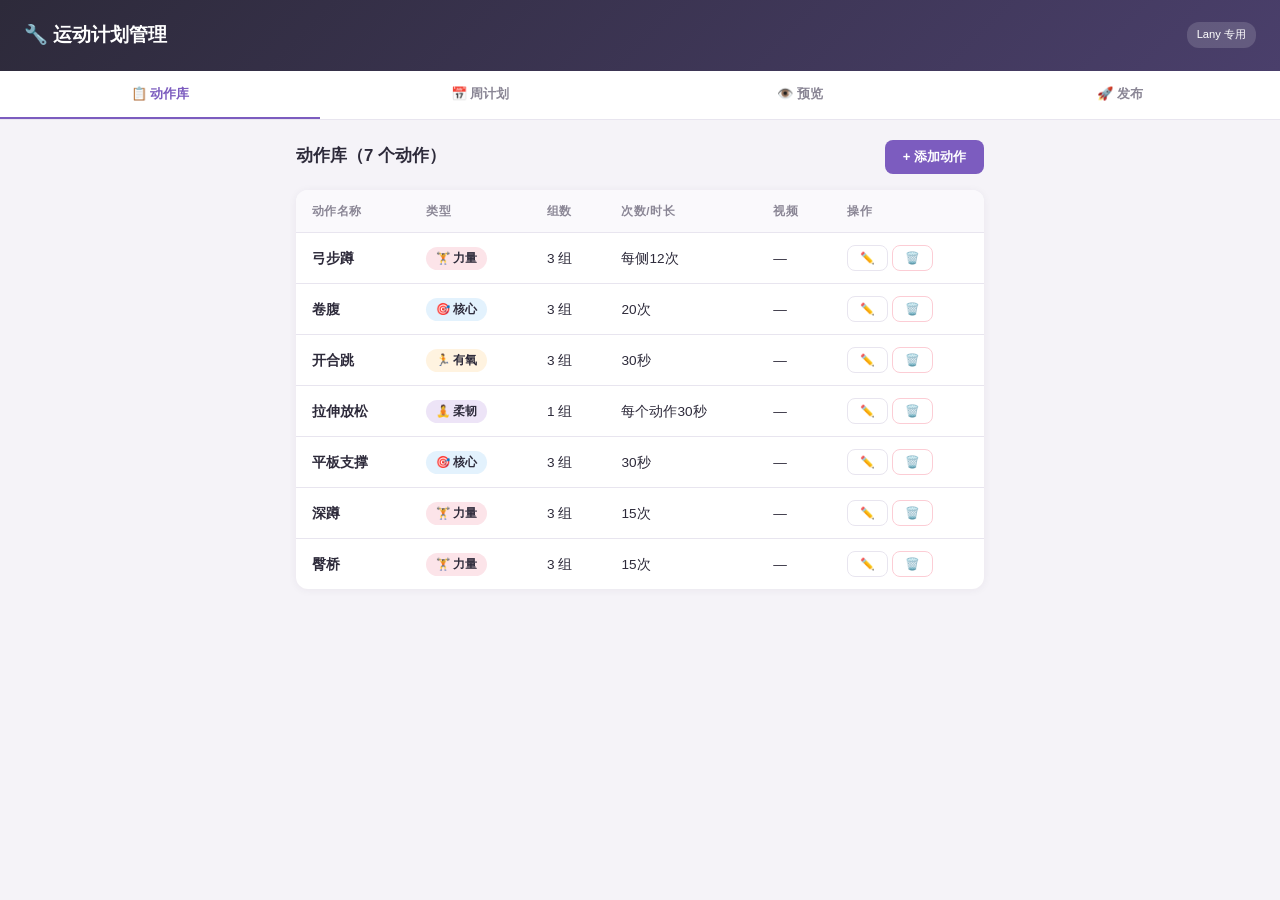
==== admin.html @ e500bc90 "🔧 重构：分离管理页面和老婆视图，清理未使用文件" ====
<!DOCTYPE html>
<html lang="zh-CN">
<head>
<meta charset="UTF-8">
<meta name="viewport" content="width=device-width, initial-scale=1.0">
<title>🔧 运动计划管理</title>
<script src="data/exercises.js"></script>
<style>
  :root {
    --bg: #f5f3f8;
    --card: #ffffff;
    --primary: #7c5cbf;
    --primary-light: #ede4f7;
    --accent: #e85d75;
    --accent-light: #fce4e9;
    --text: #2d2a3a;
    --text-muted: #8a8695;
    --border: #e8e5ef;
    --success: #4caf93;
    --success-light: #e6f7f1;
    --radius: 12px;
    --shadow: 0 1px 8px rgba(44,30,60,0.06);
  }
  * { margin:0; padding:0; box-sizing:border-box; }
  body {
    font-family: -apple-system, BlinkMacSystemFont, 'Segoe UI', 'PingFang SC', 'Microsoft YaHei', sans-serif;
    background: var(--bg);
    color: var(--text);
    line-height: 1.6;
    min-height: 100vh;
  }

  /* ===== HEADER ===== */
  .header {
    background: linear-gradient(135deg, #2d2a3a 0%, #4a3f6b 100%);
    color: #fff;
    padding: 20px 24px;
    display: flex;
    align-items: center;
    justify-content: space-between;
  }
  .header h1 { font-size: 1.2rem; font-weight: 700; }
  .header .badge {
    font-size: 0.7rem;
    background: rgba(255,255,255,0.15);
    padding: 4px 10px;
    border-radius: 12px;
  }

  /* ===== TABS ===== */
  .tabs {
    display: flex;
    background: var(--card);
    border-bottom: 1px solid var(--border);
    position: sticky;
    top: 0;
    z-index: 10;
  }
  .tab {
    flex: 1;
    padding: 14px 8px;
    border: none;
    background: transparent;
    font-size: 0.82rem;
    font-weight: 600;
    color: var(--text-muted);
    cursor: pointer;
    transition: all 0.2s;
    border-bottom: 2px solid transparent;
  }
  .tab:hover { color: var(--text); }
  .tab.active { color: var(--primary); border-bottom-color: var(--primary); }

  /* ===== MAIN ===== */
  .main {
    max-width: 720px;
    margin: 0 auto;
    padding: 20px 16px 100px;
  }

  /* ===== BUTTONS ===== */
  .btn {
    padding: 8px 18px;
    border-radius: 8px;
    border: none;
    font-weight: 600;
    font-size: 0.82rem;
    cursor: pointer;
    transition: all 0.2s;
    display: inline-flex;
    align-items: center;
    gap: 6px;
    font-family: inherit;
  }
  .btn-primary { background: var(--primary); color: #fff; }
  .btn-primary:hover { background: #6a4db5; }
  .btn-success { background: var(--success); color: #fff; }
  .btn-success:hover { background: #3d9e7d; }
  .btn-danger { background: #fff; color: #e85d75; border: 1.5px solid #fccdd5; }
  .btn-danger:hover { background: #fff5f5; }
  .btn-outline { background: transparent; border: 1.5px solid var(--border); color: var(--text); }
  .btn-outline:hover { border-color: var(--primary); color: var(--primary); }
  .btn-sm { padding: 5px 12px; font-size: 0.73rem; }
  .btn-lg { padding: 12px 28px; font-size: 0.95rem; border-radius: 12px; }
  .btn-publish {
    background: linear-gradient(135deg, #e85d75, #c94b8c);
    color: #fff;
    font-size: 1rem;
    padding: 14px 36px;
    border-radius: 12px;
    box-shadow: 0 4px 16px rgba(232,93,117,0.35);
  }
  .btn-publish:hover { transform: translateY(-2px); box-shadow: 0 6px 24px rgba(232,93,117,0.45); }

  /* ===== TABLE ===== */
  .table-wrap {
    background: var(--card);
    border-radius: var(--radius);
    box-shadow: var(--shadow);
    overflow: hidden;
  }
  table {
    width: 100%;
    border-collapse: collapse;
    font-size: 0.85rem;
  }
  th {
    text-align: left;
    padding: 12px 16px;
    background: #faf9fc;
    font-size: 0.73rem;
    font-weight: 700;
    color: var(--text-muted);
    text-transform: uppercase;
    letter-spacing: 0.04em;
    border-bottom: 1px solid var(--border);
  }
  td {
    padding: 12px 16px;
    border-bottom: 1px solid var(--border);
  }
  tr:last-child td { border-bottom: none; }
  tr:hover td { background: #faf9fc; }
  .type-tag {
    display: inline-block;
    padding: 2px 10px;
    border-radius: 12px;
    font-size: 0.72rem;
    font-weight: 600;
  }
  .empty-row td { text-align: center; color: var(--text-muted); padding: 32px; }

  /* ===== WEEK PLAN EDITOR ===== */
  .day-plan-card {
    background: var(--card);
    border-radius: var(--radius);
    box-shadow: var(--shadow);
    margin-bottom: 12px;
    overflow: hidden;
  }
  .day-plan-header {
    padding: 14px 16px;
    font-weight: 700;
    font-size: 0.95rem;
    display: flex;
    align-items: center;
    justify-content: space-between;
    cursor: pointer;
    user-select: none;
  }
  .day-plan-header:hover { background: #faf9fc; }
  .day-plan-body {
    padding: 0 16px 16px;
    display: none;
  }
  .day-plan-card.open .day-plan-body { display: block; }
  .day-plan-card.open .day-plan-header { border-bottom: 1px solid var(--border); }
  .ex-check {
    display: flex;
    align-items: center;
    gap: 10px;
    padding: 8px 0;
    cursor: pointer;
    font-size: 0.88rem;
  }
  .ex-check input[type="checkbox"] {
    width: 18px; height: 18px;
    accent-color: var(--primary);
  }

  /* ===== MODAL ===== */
  .modal-overlay {
    position: fixed;
    inset: 0;
    background: rgba(0,0,0,0.4);
    z-index: 100;
    display: flex;
    align-items: center;
    justify-content: center;
    backdrop-filter: blur(3px);
  }
  .modal {
    background: var(--card);
    border-radius: 16px;
    width: 90%;
    max-width: 500px;
    max-height: 85vh;
    overflow-y: auto;
    padding: 28px 24px;
    box-shadow: 0 16px 48px rgba(0,0,0,0.2);
  }
  .modal h3 { font-size: 1.1rem; margin-bottom: 20px; }
  .form-group { margin-bottom: 14px; }
  .form-group label {
    display: block;
    font-size: 0.75rem;
    font-weight: 700;
    color: var(--text-muted);
    margin-bottom: 4px;
    text-transform: uppercase;
    letter-spacing: 0.04em;
  }
  .form-group input, .form-group textarea, .form-group select {
    width: 100%;
    padding: 10px 14px;
    border: 1.5px solid var(--border);
    border-radius: 8px;
    font-size: 0.88rem;
    font-family: inherit;
    outline: none;
    transition: border-color 0.2s;
  }
  .form-group input:focus, .form-group textarea:focus, .form-group select:focus { border-color: var(--primary); }
  .form-group textarea { resize: vertical; min-height: 80px; }
  .form-row { display: grid; grid-template-columns: 1fr 1fr; gap: 10px; }

  /* ===== PREVIEW IFRAME ===== */
  .preview-frame {
    width: 100%;
    height: 600px;
    border: 1px solid var(--border);
    border-radius: var(--radius);
    background: #fff;
  }

  /* ===== PUBLISH ===== */
  .publish-card {
    background: var(--card);
    border-radius: var(--radius);
    box-shadow: var(--shadow);
    padding: 24px;
    margin-bottom: 16px;
  }
  .publish-card h3 { margin-bottom: 12px; }
  .code-block {
    background: #1e1e2e;
    color: #cdd6f4;
    padding: 16px;
    border-radius: 8px;
    font-family: 'SF Mono', 'Fira Code', 'Consolas', monospace;
    font-size: 0.78rem;
    overflow-x: auto;
    white-space: pre-wrap;
    max-height: 300px;
    overflow-y: auto;
    margin: 12px 0;
  }
  .toast {
    position: fixed;
    bottom: 24px;
    left: 50%;
    transform: translateX(-50%);
    background: #2d2a3a;
    color: #fff;
    padding: 12px 24px;
    border-radius: 10px;
    font-size: 0.85rem;
    font-weight: 600;
    z-index: 200;
    animation: fadeUp 0.3s ease;
    box-shadow: 0 8px 24px rgba(0,0,0,0.3);
  }
  @keyframes fadeUp {
    from { opacity: 0; transform: translateX(-50%) translateY(12px); }
    to { opacity: 1; transform: translateX(-50%) translateY(0); }
  }

  /* ===== RESPONSIVE ===== */
  @media (max-width: 500px) {
    .tab { font-size: 0.73rem; padding: 12px 4px; }
    .form-row { grid-template-columns: 1fr; }
  }
</style>
</head>
<body>

<div class="header">
  <h1>🔧 运动计划管理</h1>
  <span class="badge">Lany 专用</span>
</div>

<div class="tabs">
  <button class="tab active" onclick="switchTab('exercises')">📋 动作库</button>
  <button class="tab" onclick="switchTab('plan')">📅 周计划</button>
  <button class="tab" onclick="switchTab('preview')">👁️ 预览</button>
  <button class="tab" onclick="switchTab('publish')">🚀 发布</button>
</div>

<div class="main">

  <!-- ===== TAB: EXERCISE LIBRARY ===== -->
  <div id="tab-exercises">
    <div style="display:flex;align-items:center;justify-content:space-between;margin-bottom:16px;">
      <h2 style="font-size:1.05rem;">动作库（<span id="exCount">0</span> 个动作）</h2>
      <button class="btn btn-primary" onclick="openAddEx()">+ 添加动作</button>
    </div>
    <div class="table-wrap">
      <table>
        <thead>
          <tr>
            <th>动作名称</th>
            <th>类型</th>
            <th>组数</th>
            <th>次数/时长</th>
            <th>视频</th>
            <th>操作</th>
          </tr>
        </thead>
        <tbody id="exTableBody"></tbody>
      </table>
    </div>
  </div>

  <!-- ===== TAB: WEEKLY PLAN ===== -->
  <div id="tab-plan" style="display:none;">
    <h2 style="font-size:1.05rem;margin-bottom:16px;">📅 设置每天训练动作</h2>
    <p style="font-size:0.82rem;color:var(--text-muted);margin-bottom:16px;">
      勾选每天要做哪些动作。更改会自动保存到本地。
    </p>
    <div id="weekPlanEditor"></div>
  </div>

  <!-- ===== TAB: PREVIEW ===== -->
  <div id="tab-preview" style="display:none;">
    <h2 style="font-size:1.05rem;margin-bottom:16px;">👁️ 老婆看到的页面预览</h2>
    <p style="font-size:0.82rem;color:var(--text-muted);margin-bottom:12px;">
      下面预览的是根据当前动作库和每周计划生成的视角。实际发布后老婆在手机上看到的效果。
    </p>
    <div id="previewContent" style="background:var(--card);border-radius:var(--radius);padding:24px;box-shadow:var(--shadow);"></div>
  </div>

  <!-- ===== TAB: PUBLISH ===== -->
  <div id="tab-publish" style="display:none;">
    <div class="publish-card">
      <h3>🚀 发布到网站</h3>
      <p style="font-size:0.85rem;color:var(--text-muted);margin-bottom:16px;">
        编辑完成后，按下面的步骤发布，老婆刷新手机就能看到更新。
      </p>

      <div style="margin-bottom:20px;">
        <h4 style="margin-bottom:8px;">步骤 1：下载数据文件</h4>
        <p style="font-size:0.82rem;color:var(--text-muted);margin-bottom:10px;">
          点击按钮下载更新后的 <code>exercises.js</code>，保存到 <code>data/</code> 文件夹替换原文件
        </p>
        <button class="btn btn-primary btn-lg" onclick="downloadExercisesJs()" style="width:100%;">
          📥 下载 exercises.js
        </button>
      </div>

      <div style="margin-bottom:20px;">
        <h4 style="margin-bottom:8px;">步骤 2：推送到 GitHub</h4>
        <p style="font-size:0.82rem;color:var(--text-muted);margin-bottom:10px;">
          在项目文件夹打开终端（或 Git Bash），运行以下命令：
        </p>
        <div class="code-block" id="gitCommands">cd workout-planner
git add data/exercises.js
git commit -m "更新训练计划"
git push</div>
        <button class="btn btn-outline btn-sm" onclick="copyGitCommands()">📋 复制命令</button>
      </div>

      <div style="background:var(--success-light);padding:16px;border-radius:8px;">
        <h4 style="margin-bottom:4px;">✅ 步骤 3：告诉老婆</h4>
        <p style="font-size:0.82rem;color:var(--text-muted);">
          推送后等 1-2 分钟，让老婆在手机浏览器刷新<br>
          <a href="https://lany-jyc.github.io/workout-planner/" target="_blank" style="color:var(--primary);font-weight:600;">
            🔗 https://lany-jyc.github.io/workout-planner/
          </a>
        </p>
      </div>
    </div>

    <!-- Data preview -->
    <div class="publish-card">
      <h3>📄 数据预览</h3>
      <p style="font-size:0.8rem;color:var(--text-muted);margin-bottom:8px;">以下是即将保存的完整数据内容：</p>
      <div class="code-block" id="dataPreview"></div>
    </div>
  </div>

</div>

<!-- ===== ADD/EDIT EXERCISE MODAL ===== -->
<div class="modal-overlay" id="modalOverlay" style="display:none;" onclick="closeModal(event)">
  <div class="modal" onclick="event.stopPropagation()">
    <h3 id="modalTitle">添加运动动作</h3>
    <div class="form-group">
      <label>动作名称</label>
      <input type="text" id="exName" placeholder="例如：深蹲">
    </div>
    <div class="form-group">
      <label>动作类型</label>
      <select id="exType">
        <option value="strength">🏋️ 力量训练</option>
        <option value="cardio">🏃 有氧运动</option>
        <option value="flexibility">🧘 柔韧拉伸</option>
        <option value="core">🎯 核心训练</option>
      </select>
    </div>
    <div class="form-row">
      <div class="form-group">
        <label>组数</label>
        <input type="number" id="exSets" value="3" min="1" max="20">
      </div>
      <div class="form-group">
        <label>每组次数 / 时长</label>
        <input type="text" id="exReps" value="12次" placeholder="12次 或 30秒">
      </div>
    </div>
    <div class="form-group">
      <label>动作详细讲解</label>
      <textarea id="exDesc" placeholder="描述动作要领、注意事项、呼吸节奏等..."></textarea>
    </div>
    <div class="form-group">
      <label>教学视频链接（YouTube / Bilibili）</label>
      <input type="text" id="exVideo" placeholder="粘贴视频链接...">
    </div>
    <div style="display:flex;gap:10px;margin-top:8px;">
      <button class="btn btn-primary" onclick="saveExercise()" style="flex:1;">💾 保存动作</button>
      <button class="btn btn-outline" onclick="closeModal()" style="flex:1;">取消</button>
    </div>
  </div>
</div>

<script>
// ===== DATA =====
const STORAGE_KEY = 'admin_workout_data';
const DAY_NAMES = ['周一', '周二', '周三', '周四', '周五', '周六', '周日'];
const DAY_KEYS = ['mon','tue','wed','thu','fri','sat','sun'];

// Load from data/exercises.js (global variables)
const INITIAL_LIBRARY = typeof EXERCISE_LIBRARY !== 'undefined' ? JSON.parse(JSON.stringify(EXERCISE_LIBRARY)) : {};
const INITIAL_PLAN = typeof WEEKLY_PLAN !== 'undefined' ? JSON.parse(JSON.stringify(WEEKLY_PLAN)) : {};

// Working data (saved to localStorage)
let library = {};
let weekPlan = {};
let editingName = null; // track which exercise we're editing

function loadData() {
  try {
    const raw = localStorage.getItem(STORAGE_KEY);
    if (raw) {
      const data = JSON.parse(raw);
      if (data.library && data.weekPlan) {
        library = data.library;
        weekPlan = data.weekPlan;
        return;
      }
    }
  } catch(e) {}
  // First time: load from exercises.js
  library = JSON.parse(JSON.stringify(INITIAL_LIBRARY));
  weekPlan = JSON.parse(JSON.stringify(INITIAL_PLAN));
}

function saveData() {
  localStorage.setItem(STORAGE_KEY, JSON.stringify({ library, weekPlan }));
}

// ===== EXERCISE TABLE =====
function renderExTable() {
  const names = Object.keys(library).sort((a, b) => a.localeCompare(b, 'zh'));
  document.getElementById('exCount').textContent = names.length;

  const typeLabels = { strength: '🏋️ 力量', cardio: '🏃 有氧', flexibility: '🧘 柔韧', core: '🎯 核心' };
  const typeColors = { strength: '#fce4e9', cardio: '#fff3e0', flexibility: '#ede4f7', core: '#e3f2fd' };

  const tbody = document.getElementById('exTableBody');
  if (names.length === 0) {
    tbody.innerHTML = `<tr class="empty-row"><td colspan="6">还没有动作，点击上方按钮添加</td></tr>`;
    return;
  }

  tbody.innerHTML = names.map(name => {
    const ex = library[name];
    const hasVideo = ex.video && ex.video.trim();
    return `<tr>
      <td><strong>${escapeHtml(name)}</strong></td>
      <td><span class="type-tag" style="background:${typeColors[ex.type] || '#f0f0f0'};">${typeLabels[ex.type] || ex.type}</span></td>
      <td>${ex.sets} 组</td>
      <td>${escapeHtml(ex.reps)}</td>
      <td>${hasVideo ? '✅' : '—'}</td>
      <td>
        <button class="btn btn-outline btn-sm" onclick="openEditEx('${escapeAttr(name)}')">✏️</button>
        <button class="btn btn-danger btn-sm" onclick="deleteEx('${escapeAttr(name)}')">🗑️</button>
      </td>
    </tr>`;
  }).join('');
}

// ===== WEEK PLAN EDITOR =====
let openDayCard = null;

function renderWeekPlan() {
  const exNames = Object.keys(library).sort((a, b) => a.localeCompare(b, 'zh'));
  const container = document.getElementById('weekPlanEditor');

  container.innerHTML = DAY_KEYS.map((key, i) => {
    const selected = weekPlan[key] || [];
    const count = selected.length;
    const isOpen = key === openDayCard;

    return `<div class="day-plan-card ${isOpen ? 'open' : ''}" id="day-card-${key}">
      <div class="day-plan-header" onclick="toggleDayCard('${key}')">
        <span>${DAY_NAMES[i]} <span style="font-weight:400;color:var(--text-muted);font-size:0.8rem;">— ${count}个动作</span></span>
        <span style="font-size:0.8rem;color:var(--text-muted);">${isOpen ? '▲' : '▼'}</span>
      </div>
      <div class="day-plan-body">
        ${exNames.length === 0
          ? '<p style="color:var(--text-muted);font-size:0.82rem;padding:8px 0;">动作库为空，请先在「动作库」中添加动作</p>'
          : exNames.map(name => {
              const checked = selected.includes(name);
              return `<label class="ex-check">
                <input type="checkbox" ${checked ? 'checked' : ''} onchange="toggleDayEx('${key}', '${escapeAttr(name)}', this.checked)">
                <span>${escapeHtml(name)}</span>
              </label>`;
            }).join('')}
      </div>
    </div>`;
  }).join('');
}

function toggleDayCard(key) {
  openDayCard = openDayCard === key ? null : key;
  renderWeekPlan();
}

function toggleDayEx(dayKey, exName, checked) {
  if (!weekPlan[dayKey]) weekPlan[dayKey] = [];
  if (checked) {
    if (!weekPlan[dayKey].includes(exName)) weekPlan[dayKey].push(exName);
  } else {
    weekPlan[dayKey] = weekPlan[dayKey].filter(n => n !== exName);
  }
  saveData();
  // Update count in header
  const card = document.getElementById('day-card-' + dayKey);
  if (card) {
    const countSpan = card.querySelector('.day-plan-header span span');
    if (countSpan) countSpan.textContent = `— ${weekPlan[dayKey].length}个动作`;
  }
}

// ===== PREVIEW =====
function renderPreview() {
  const container = document.getElementById('previewContent');
  const exNames = Object.keys(library);

  if (exNames.length === 0) {
    container.innerHTML = `<p style="text-align:center;color:var(--text-muted);padding:40px;">动作库为空，请先添加动作</p>`;
    return;
  }

  const typeIcons = { strength: '🏋️', cardio: '🏃', flexibility: '🧘', core: '🎯' };
  const typeColors = { strength: '#fce4e9', cardio: '#fff3e0', flexibility: '#ede4f7', core: '#e3f2fd' };

  // Show each day's plan in preview
  container.innerHTML = DAY_KEYS.map((key, i) => {
    const exercises = (weekPlan[key] || []).filter(n => library[n]);
    return `<div style="margin-bottom:20px;">
      <h4 style="margin-bottom:8px;font-size:0.95rem;">${DAY_NAMES[i]} ${exercises.length === 0 ? '— 休息日 🏖️' : ''}</h4>
      ${exercises.map(name => {
        const ex = library[name];
        const icon = typeIcons[ex.type] || '💪';
        const bg = typeColors[ex.type] || '#fce4e9';
        return `<div style="display:flex;align-items:center;gap:10px;padding:10px 12px;border:1px solid var(--border);border-radius:8px;margin-bottom:6px;">
          <div style="width:36px;height:36px;border-radius:8px;background:${bg};display:flex;align-items:center;justify-content:center;font-size:1rem;">${icon}</div>
          <div>
            <div style="font-weight:700;font-size:0.88rem;">${escapeHtml(name)}</div>
            <div style="font-size:0.75rem;color:var(--text-muted);">${ex.sets}组 × ${escapeHtml(ex.reps)}</div>
          </div>
          ${ex.video ? '<span style="margin-left:auto;font-size:0.75rem;">🎬</span>' : ''}
        </div>`;
      }).join('')}
    </div>`;
  }).join('');
}

// ===== PUBLISH =====
function generateExercisesJs() {
  // Pretty-print the library
  const libEntries = Object.keys(library).sort((a, b) => a.localeCompare(b, 'zh')).map(name => {
    const ex = library[name];
    return `  '${name}': {
    type: '${ex.type}', sets: ${ex.sets}, reps: '${ex.reps.replace(/'/g, "\\'")}',
    desc: '${(ex.desc || '').replace(/\\/g, '\\\\').replace(/'/g, "\\'").replace(/\n/g, '\\n')}',
    video: '${(ex.video || '').replace(/'/g, "\\'")}'
  }`;
  }).join(',\n');

  const planEntries = DAY_KEYS.map(key => {
    const exercises = weekPlan[key] || [];
    const list = exercises.map(n => `'${n}'`).join(', ');
    return `  ${key}: [${list}]`;
  }).join(',\n');

  return `/* ============================================
   💪 璁璁老婆的运动计划 — 训练动作库
   由管理页面自动生成于 ${new Date().toLocaleString('zh-CN')}
   ============================================ */

var EXERCISE_LIBRARY = {
${libEntries}
};

// 每周训练计划（动作名称必须在上面的动作库中存在）
var WEEKLY_PLAN = {
${planEntries}
};
`;
}

function downloadExercisesJs() {
  const content = generateExercisesJs();
  const blob = new Blob([content], { type: 'application/javascript;charset=utf-8' });
  const url = URL.createObjectURL(blob);
  const a = document.createElement('a');
  a.href = url;
  a.download = 'exercises.js';
  document.body.appendChild(a);
  a.click();
  document.body.removeChild(a);
  URL.revokeObjectURL(url);
  showToast('✅ exercises.js 下载中，保存到 data/ 文件夹');
}

function copyGitCommands() {
  const text = document.getElementById('gitCommands').textContent;
  navigator.clipboard.writeText(text).then(() => {
    showToast('📋 命令已复制到剪贴板');
  }).catch(() => {
    showToast('⚠️ 复制失败，请手动选择文字复制');
  });
}

function updateDataPreview() {
  const preview = document.getElementById('dataPreview');
  if (preview) {
    preview.textContent = generateExercisesJs();
  }
}

// ===== MODAL =====
function openAddEx() {
  editingName = null;
  document.getElementById('modalTitle').textContent = '添加运动动作';
  document.getElementById('exName').value = '';
  document.getElementById('exType').value = 'strength';
  document.getElementById('exSets').value = 3;
  document.getElementById('exReps').value = '12次';
  document.getElementById('exDesc').value = '';
  document.getElementById('exVideo').value = '';
  document.getElementById('modalOverlay').style.display = 'flex';
  document.getElementById('exName').focus();
}

function openEditEx(name) {
  const ex = library[name];
  if (!ex) return;
  editingName = name;
  document.getElementById('modalTitle').textContent = '编辑运动动作';
  document.getElementById('exName').value = name;
  document.getElementById('exType').value = ex.type || 'strength';
  document.getElementById('exSets').value = ex.sets;
  document.getElementById('exReps').value = ex.reps;
  document.getElementById('exDesc').value = ex.desc || '';
  document.getElementById('exVideo').value = ex.video || '';
  document.getElementById('modalOverlay').style.display = 'flex';
}

function saveExercise() {
  const name = document.getElementById('exName').value.trim();
  if (!name) { alert('请输入动作名称'); return; }

  const newEx = {
    type: document.getElementById('exType').value,
    sets: parseInt(document.getElementById('exSets').value) || 3,
    reps: document.getElementById('exReps').value.trim() || '12次',
    desc: document.getElementById('exDesc').value.trim(),
    video: document.getElementById('exVideo').value.trim(),
  };

  // If renaming, remove old key and update weekPlan references
  if (editingName && editingName !== name) {
    delete library[editingName];
    // Update week plan references
    DAY_KEYS.forEach(key => {
      if (weekPlan[key]) {
        weekPlan[key] = weekPlan[key].map(n => n === editingName ? name : n);
      }
    });
  }

  library[name] = newEx;
  saveData();
  closeModal();
  renderAll();
}

function deleteEx(name) {
  if (!confirm(`确定要删除「${name}」吗？\n\n这会同时从周计划中移除该动作。`)) return;
  delete library[name];
  // Remove from week plan
  DAY_KEYS.forEach(key => {
    if (weekPlan[key]) {
      weekPlan[key] = weekPlan[key].filter(n => n !== name);
    }
  });
  saveData();
  renderAll();
}

function closeModal(e) {
  if (e && e.target !== document.getElementById('modalOverlay')) return;
  document.getElementById('modalOverlay').style.display = 'none';
  editingName = null;
}

// ===== TAB SWITCHING =====
function switchTab(tab) {
  document.querySelectorAll('.tab').forEach(t => t.classList.remove('active'));
  const tabs = document.querySelectorAll('.tab');
  const tabNames = { exercises: '动作库', plan: '周计划', preview: '预览', publish: '发布' };
  tabs.forEach(t => {
    if (t.textContent.includes(tabNames[tab])) t.classList.add('active');
  });

  ['exercises', 'plan', 'preview', 'publish'].forEach(t => {
    const el = document.getElementById('tab-' + t);
    if (el) el.style.display = t === tab ? 'block' : 'none';
  });

  if (tab === 'plan') renderWeekPlan();
  if (tab === 'preview') renderPreview();
  if (tab === 'publish') updateDataPreview();
}

// ===== HELPERS =====
function escapeHtml(str) {
  const div = document.createElement('div');
  div.textContent = str;
  return div.innerHTML;
}

function escapeAttr(str) {
  return str.replace(/&/g, '&amp;').replace(/"/g, '&quot;').replace(/</g, '&lt;').replace(/>/g, '&gt;').replace(/'/g, '&#39;');
}

function showToast(msg) {
  const existing = document.querySelector('.toast');
  if (existing) existing.remove();
  const toast = document.createElement('div');
  toast.className = 'toast';
  toast.textContent = msg;
  document.body.appendChild(toast);
  setTimeout(() => toast.remove(), 2500);
}

// ===== KEYBOARD =====
document.addEventListener('keydown', (e) => {
  if (e.key === 'Escape') {
    const overlay = document.getElementById('modalOverlay');
    if (overlay.style.display === 'flex') {
      overlay.style.display = 'none';
      editingName = null;
    }
  }
});

// ===== RENDER ALL =====
function renderAll() {
  renderExTable();
  // If week plan tab is visible, render it
  const planTab = document.getElementById('tab-plan');
  if (planTab && planTab.style.display !== 'none') renderWeekPlan();
}

// ===== INIT =====
loadData();
renderExTable();
</script>
</body>
</html>
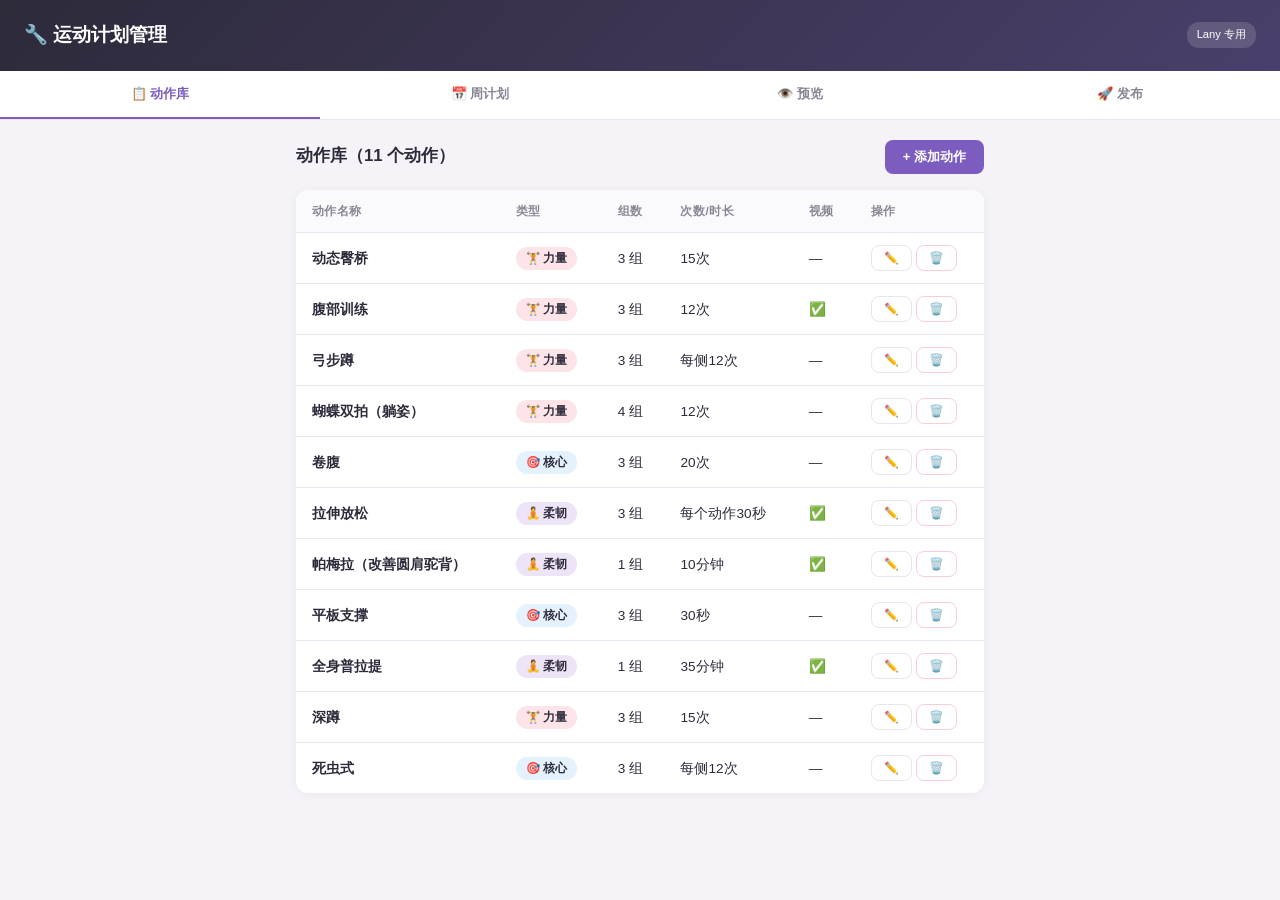
==== commit dcca3c30: "🐛 修复视频链接：清洗B站分享文案，自动提取纯URL" ====
--- a/admin.html
+++ b/admin.html
@@ -351,42 +351,70 @@
 
   <!-- ===== TAB: PUBLISH ===== -->
   <div id="tab-publish" style="display:none;">
-    <div class="publish-card">
-      <h3>🚀 发布到网站</h3>
-      <p style="font-size:0.85rem;color:var(--text-muted);margin-bottom:16px;">
-        编辑完成后，按下面的步骤发布，老婆刷新手机就能看到更新。
-      </p>
-
-      <div style="margin-bottom:20px;">
-        <h4 style="margin-bottom:8px;">步骤 1：下载数据文件</h4>
-        <p style="font-size:0.82rem;color:var(--text-muted);margin-bottom:10px;">
-          点击按钮下载更新后的 <code>exercises.js</code>，保存到 <code>data/</code> 文件夹替换原文件
+
+    <!-- 服务器模式：一键发布 -->
+    <div id="publish-server-mode" style="display:none;">
+      <div class="publish-card">
+        <h3>🚀 一键发布</h3>
+        <p style="font-size:0.85rem;color:var(--text-muted);margin-bottom:16px;">
+          通过本地服务器运行 ✅ 编辑完成后点击按钮直接发布。
         </p>
-        <button class="btn btn-primary btn-lg" onclick="downloadExercisesJs()" style="width:100%;">
-          📥 下载 exercises.js
+        <button class="btn btn-publish btn-lg" onclick="publishToServer()" id="btnPublish" style="width:100%;">
+          🚀 一键发布到网站
         </button>
+        <p style="font-size:0.75rem;color:var(--text-muted);margin-top:8px;text-align:center;" id="publishStatus"></p>
       </div>
 
-      <div style="margin-bottom:20px;">
-        <h4 style="margin-bottom:8px;">步骤 2：推送到 GitHub</h4>
-        <p style="font-size:0.82rem;color:var(--text-muted);margin-bottom:10px;">
-          在项目文件夹打开终端（或 Git Bash），运行以下命令：
-        </p>
-        <div class="code-block" id="gitCommands">cd workout-planner
-git add data/exercises.js
-git commit -m "更新训练计划"
-git push</div>
-        <button class="btn btn-outline btn-sm" onclick="copyGitCommands()">📋 复制命令</button>
-      </div>
-
-      <div style="background:var(--success-light);padding:16px;border-radius:8px;">
-        <h4 style="margin-bottom:4px;">✅ 步骤 3：告诉老婆</h4>
+      <div style="background:var(--success-light);padding:16px;border-radius:8px;margin-bottom:16px;">
+        <h4 style="margin-bottom:4px;">✅ 发布后</h4>
         <p style="font-size:0.82rem;color:var(--text-muted);">
-          推送后等 1-2 分钟，让老婆在手机浏览器刷新<br>
+          等 1-2 分钟，让老婆刷新<br>
           <a href="https://lany-jyc.github.io/workout-planner/" target="_blank" style="color:var(--primary);font-weight:600;">
             🔗 https://lany-jyc.github.io/workout-planner/
           </a>
         </p>
+      </div>
+    </div>
+
+    <!-- 手动模式：文件打开时 -->
+    <div id="publish-manual-mode">
+      <div class="publish-card">
+        <h3>🚀 发布到网站</h3>
+        <p style="font-size:0.85rem;color:var(--text-muted);margin-bottom:16px;">
+          你是直接双击打开的。推荐用 <strong>start.bat</strong> 启动以支持一键发布。
+        </p>
+
+        <div style="margin-bottom:20px;">
+          <h4 style="margin-bottom:8px;">步骤 1：下载数据文件</h4>
+          <p style="font-size:0.82rem;color:var(--text-muted);margin-bottom:10px;">
+            点击按钮下载 <code>exercises.js</code>，保存到 <code>data/</code> 文件夹替换原文件
+          </p>
+          <button class="btn btn-primary btn-lg" onclick="downloadExercisesJs()" style="width:100%;">
+            📥 下载 exercises.js
+          </button>
+        </div>
+
+        <div style="margin-bottom:20px;">
+          <h4 style="margin-bottom:8px;">步骤 2：推送到 GitHub</h4>
+          <p style="font-size:0.82rem;color:var(--text-muted);margin-bottom:10px;">
+            在项目文件夹打开终端，运行以下命令：
+          </p>
+          <div class="code-block" id="gitCommands">cd workout-planner
+git add data/exercises.js
+git commit -m "更新训练计划"
+git push</div>
+          <button class="btn btn-outline btn-sm" onclick="copyGitCommands()">📋 复制命令</button>
+        </div>
+
+        <div style="background:var(--success-light);padding:16px;border-radius:8px;">
+          <h4 style="margin-bottom:4px;">✅ 步骤 3：告诉老婆</h4>
+          <p style="font-size:0.82rem;color:var(--text-muted);">
+            推送后等 1-2 分钟刷新<br>
+            <a href="https://lany-jyc.github.io/workout-planner/" target="_blank" style="color:var(--primary);font-weight:600;">
+              🔗 https://lany-jyc.github.io/workout-planner/
+            </a>
+          </p>
+        </div>
       </div>
     </div>
 
@@ -597,7 +625,54 @@
   }).join('');
 }
 
+// ===== SERVER MODE DETECTION =====
+const isServerMode = window.location.hostname === 'localhost' || window.location.hostname === '127.0.0.1';
+if (isServerMode) {
+  document.getElementById('publish-server-mode').style.display = 'block';
+  document.getElementById('publish-manual-mode').style.display = 'none';
+  // Update header badge
+  const badge = document.querySelector('.header .badge');
+  if (badge) badge.textContent = '⚡ 服务器模式';
+}
+
 // ===== PUBLISH =====
+async function publishToServer() {
+  const btn = document.getElementById('btnPublish');
+  const status = document.getElementById('publishStatus');
+  btn.disabled = true;
+  btn.textContent = '⏳ 发布中...';
+  status.textContent = '';
+
+  try {
+    const content = generateExercisesJs();
+    const res = await fetch('http://localhost:3456/publish', {
+      method: 'POST',
+      headers: { 'Content-Type': 'application/json' },
+      body: JSON.stringify({ content }),
+    });
+    const result = await res.json();
+    if (result.ok) {
+      btn.textContent = '✅ 发布成功！';
+      btn.className = 'btn btn-success btn-lg';
+      btn.style.width = '100%';
+      status.textContent = '等待 1-2 分钟后老婆刷新网页即可看到更新';
+      showToast('✅ ' + result.message);
+    } else {
+      btn.textContent = '🚀 一键发布到网站';
+      btn.className = 'btn btn-publish btn-lg';
+      btn.disabled = false;
+      status.textContent = '❌ ' + result.message;
+      showToast('❌ ' + result.message);
+    }
+  } catch (err) {
+    btn.textContent = '🚀 一键发布到网站';
+    btn.className = 'btn btn-publish btn-lg';
+    btn.disabled = false;
+    status.textContent = '❌ 无法连接服务器，请确认 start.bat 已启动';
+    showToast('❌ 无法连接服务器');
+  }
+}
+
 function generateExercisesJs() {
   // Pretty-print the library
   const libEntries = Object.keys(library).sort((a, b) => a.localeCompare(b, 'zh')).map(name => {
@@ -698,7 +773,7 @@
     sets: parseInt(document.getElementById('exSets').value) || 3,
     reps: document.getElementById('exReps').value.trim() || '12次',
     desc: document.getElementById('exDesc').value.trim(),
-    video: document.getElementById('exVideo').value.trim(),
+    video: cleanVideoUrl(document.getElementById('exVideo').value.trim()),
   };
 
   // If renaming, remove old key and update weekPlan references
@@ -757,6 +832,23 @@
 }
 
 // ===== HELPERS =====
+function cleanVideoUrl(raw) {
+  if (!raw) return '';
+  // Already clean URL
+  if (/^https?:\/\//.test(raw) && !raw.includes('】') && !raw.includes('【')) return raw;
+  // Extract URL from B站 share text like "【标题】https://www.bilibili.com/video/BV..."
+  let m = raw.match(/https?:\/\/(?:www\.)?bilibili\.com\/video\/BV[a-zA-Z0-9]+/);
+  if (m) return m[0];
+  m = raw.match(/https?:\/\/(?:www\.)?youtube\.com\/watch\?v=[a-zA-Z0-9_-]+/);
+  if (m) return m[0];
+  m = raw.match(/https?:\/\/youtu\.be\/[a-zA-Z0-9_-]+/);
+  if (m) return m[0];
+  m = raw.match(/https?:\/\/b23\.tv\/[a-zA-Z0-9]+/);
+  if (m) return m[0];
+  // Return as-is if no URL pattern found
+  return raw;
+}
+
 function escapeHtml(str) {
   const div = document.createElement('div');
   div.textContent = str;
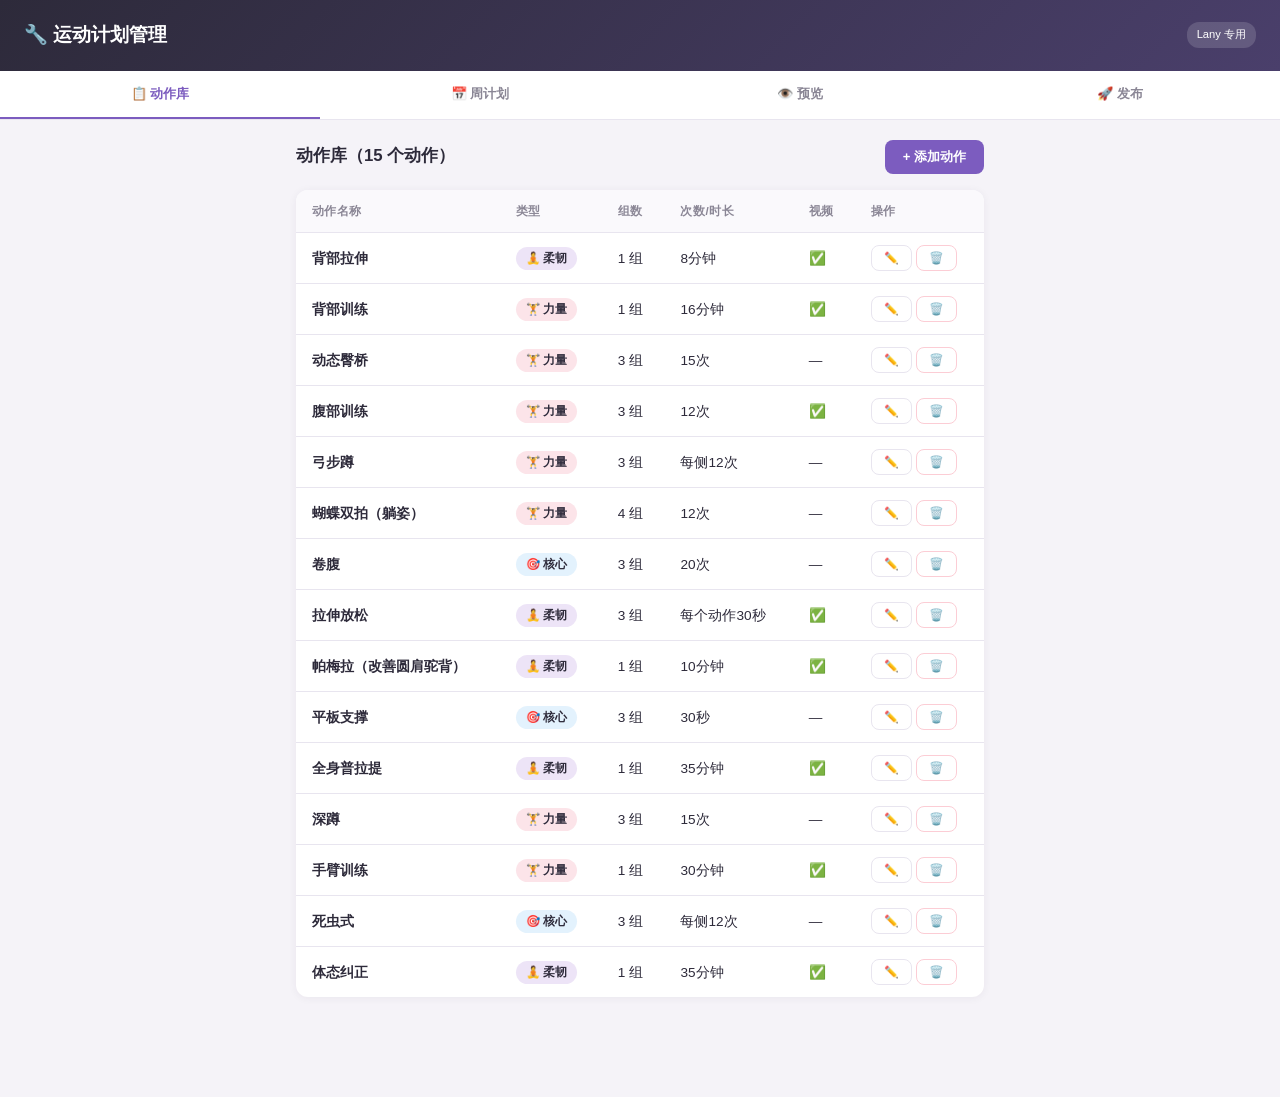
==== commit 22939b42: "✨ 支持抖音视频链接嵌入播放" ====
--- a/admin.html
+++ b/admin.html
@@ -418,6 +418,19 @@
       </div>
     </div>
 
+    <!-- Data backup -->
+    <div class="publish-card">
+      <h3>💾 数据备份与迁移</h3>
+      <p style="font-size:0.82rem;color:var(--text-muted);margin-bottom:14px;">
+        备份或恢复你的编辑数据（动作库 + 周计划）。可用于换电脑时迁移数据，或发布前备份。
+      </p>
+      <div style="display:flex;gap:10px;flex-wrap:wrap;">
+        <button class="btn btn-primary" onclick="downloadBackup()">📥 下载数据文件 (JSON)</button>
+        <button class="btn btn-outline" onclick="document.getElementById('importFile').click()">📤 导入数据文件</button>
+      </div>
+      <input type="file" id="importFile" accept=".json" style="display:none;" onchange="importBackup(event)">
+    </div>
+
     <!-- Data preview -->
     <div class="publish-card">
       <h3>📄 数据预览</h3>
@@ -460,8 +473,8 @@
       <textarea id="exDesc" placeholder="描述动作要领、注意事项、呼吸节奏等..."></textarea>
     </div>
     <div class="form-group">
-      <label>教学视频链接（YouTube / Bilibili）</label>
-      <input type="text" id="exVideo" placeholder="粘贴视频链接...">
+      <label>教学视频链接（Bilibili / 抖音 / YouTube）</label>
+      <input type="text" id="exVideo" placeholder="粘贴视频链接，抖音需粘贴 douyin.com/video/... 完整地址">
     </div>
     <div style="display:flex;gap:10px;margin-top:8px;">
       <button class="btn btn-primary" onclick="saveExercise()" style="flex:1;">💾 保存动作</button>
@@ -845,6 +858,11 @@
   if (m) return m[0];
   m = raw.match(/https?:\/\/b23\.tv\/[a-zA-Z0-9]+/);
   if (m) return m[0];
+  // Douyin
+  m = raw.match(/https?:\/\/(?:www\.)?douyin\.com\/video\/\d+/);
+  if (m) return m[0];
+  m = raw.match(/https?:\/\/v\.douyin\.com\/[a-zA-Z0-9]+\/?/);
+  if (m) return m[0];
   // Return as-is if no URL pattern found
   return raw;
 }
@@ -888,6 +906,52 @@
   if (planTab && planTab.style.display !== 'none') renderWeekPlan();
 }
 
+// ===== BACKUP =====
+function downloadBackup() {
+  const data = JSON.stringify({ library, weekPlan }, null, 2);
+  const blob = new Blob([data], { type: 'application/json;charset=utf-8' });
+  const url = URL.createObjectURL(blob);
+  const a = document.createElement('a');
+  a.href = url;
+  const now = new Date();
+  const dateStr = `${now.getFullYear()}-${String(now.getMonth()+1).padStart(2,'0')}-${String(now.getDate()).padStart(2,'0')}`;
+  a.download = `admin-backup-${dateStr}.json`;
+  document.body.appendChild(a);
+  a.click();
+  document.body.removeChild(a);
+  URL.revokeObjectURL(url);
+  showToast('✅ 数据文件下载中…');
+}
+
+function importBackup(event) {
+  const file = event.target.files[0];
+  if (!file) return;
+  if (!confirm('导入数据将覆盖当前的动作库和训练计划，确定继续？')) {
+    event.target.value = '';
+    return;
+  }
+  const reader = new FileReader();
+  reader.onload = function(e) {
+    try {
+      const data = JSON.parse(e.target.result);
+      if (data.library && data.weekPlan) {
+        library = data.library;
+        weekPlan = data.weekPlan;
+        saveData();
+        renderAll();
+        updateDataPreview();
+        showToast('✅ 数据导入成功！');
+      } else {
+        alert('⚠️ 文件格式不正确，请选择 workout-planner 管理备份文件');
+      }
+    } catch(err) {
+      alert('⚠️ 文件解析失败，请确认选择的是 JSON 备份文件');
+    }
+  };
+  reader.readAsText(file);
+  event.target.value = '';
+}
+
 // ===== INIT =====
 loadData();
 renderExTable();
